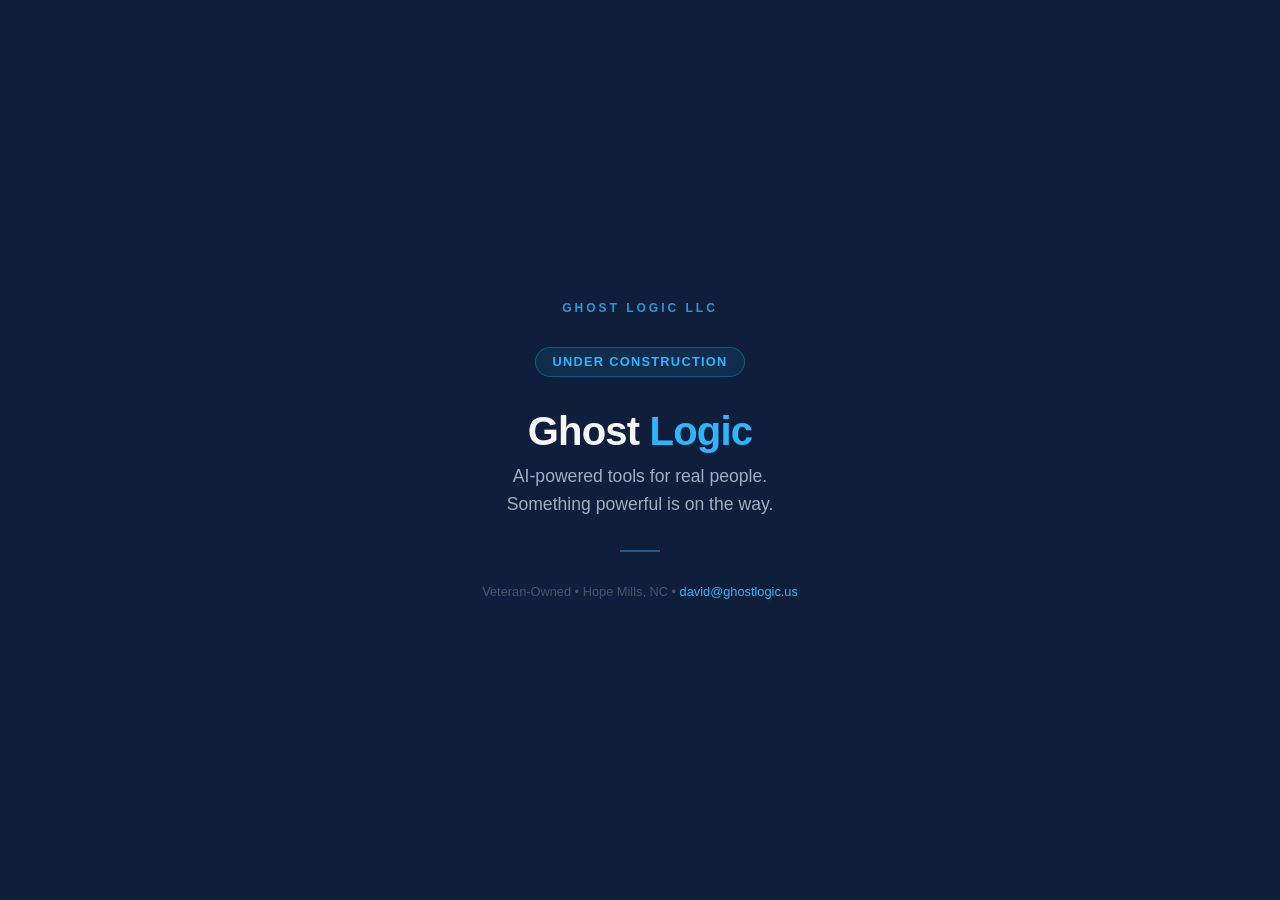
==== index.html @ f707bbff "Initial deploy - under construction page" ====
<!DOCTYPE html>
<html lang="en">
<head>
  <meta charset="UTF-8">
  <meta name="google-site-verification" content="r3h_MjZS3n-LAgkHq1RQ7MuhJ07G_Qa5Kz-SYkpijDU">
  <meta name="viewport" content="width=device-width, initial-scale=1.0">
  <title>Ghost Logic | Coming Soon</title>
  <style>
    * { margin: 0; padding: 0; box-sizing: border-box; }

    body {
      background-color: #0F1E3A;
      color: #F5F7FB;
      font-family: 'Inter', 'Helvetica Neue', Arial, sans-serif;
      min-height: 100vh;
      display: flex;
      align-items: center;
      justify-content: center;
      text-align: center;
      padding: 2rem;
    }

    .container {
      max-width: 600px;
    }

    .logo-mark {
      font-size: 0.75rem;
      font-weight: 700;
      letter-spacing: 0.25em;
      text-transform: uppercase;
      color: #2CB6FF;
      margin-bottom: 2rem;
      opacity: 0.8;
    }

    h1 {
      font-size: 2.5rem;
      font-weight: 700;
      letter-spacing: -0.02em;
      margin-bottom: 0.5rem;
    }

    h1 span {
      color: #2CB6FF;
    }

    .tagline {
      font-size: 1.1rem;
      color: #a0aec0;
      margin-bottom: 2rem;
      line-height: 1.6;
    }

    .badge {
      display: inline-block;
      background: rgba(44, 182, 255, 0.1);
      border: 1px solid rgba(44, 182, 255, 0.3);
      color: #2CB6FF;
      font-size: 0.8rem;
      font-weight: 600;
      letter-spacing: 0.1em;
      text-transform: uppercase;
      padding: 0.4rem 1rem;
      border-radius: 999px;
      margin-bottom: 2rem;
    }

    .divider {
      width: 40px;
      height: 2px;
      background: #2CB6FF;
      margin: 2rem auto;
      opacity: 0.4;
    }

    .footer {
      font-size: 0.8rem;
      color: #4a5568;
    }

    .footer a {
      color: #2CB6FF;
      text-decoration: none;
    }
  </style>
</head>
<body>
  <div class="container">
    <div class="logo-mark">Ghost Logic LLC</div>
    <div class="badge">Under Construction</div>
    <h1>Ghost <span>Logic</span></h1>
    <p class="tagline">
      AI-powered tools for real people.<br>
      Something powerful is on the way.
    </p>
    <div class="divider"></div>
    <p class="footer">
      Veteran-Owned &bull; Hope Mills, NC &bull;
      <a href="mailto:david@ghostlogic.us">david@ghostlogic.us</a>
    </p>
  </div>
</body>
</html>
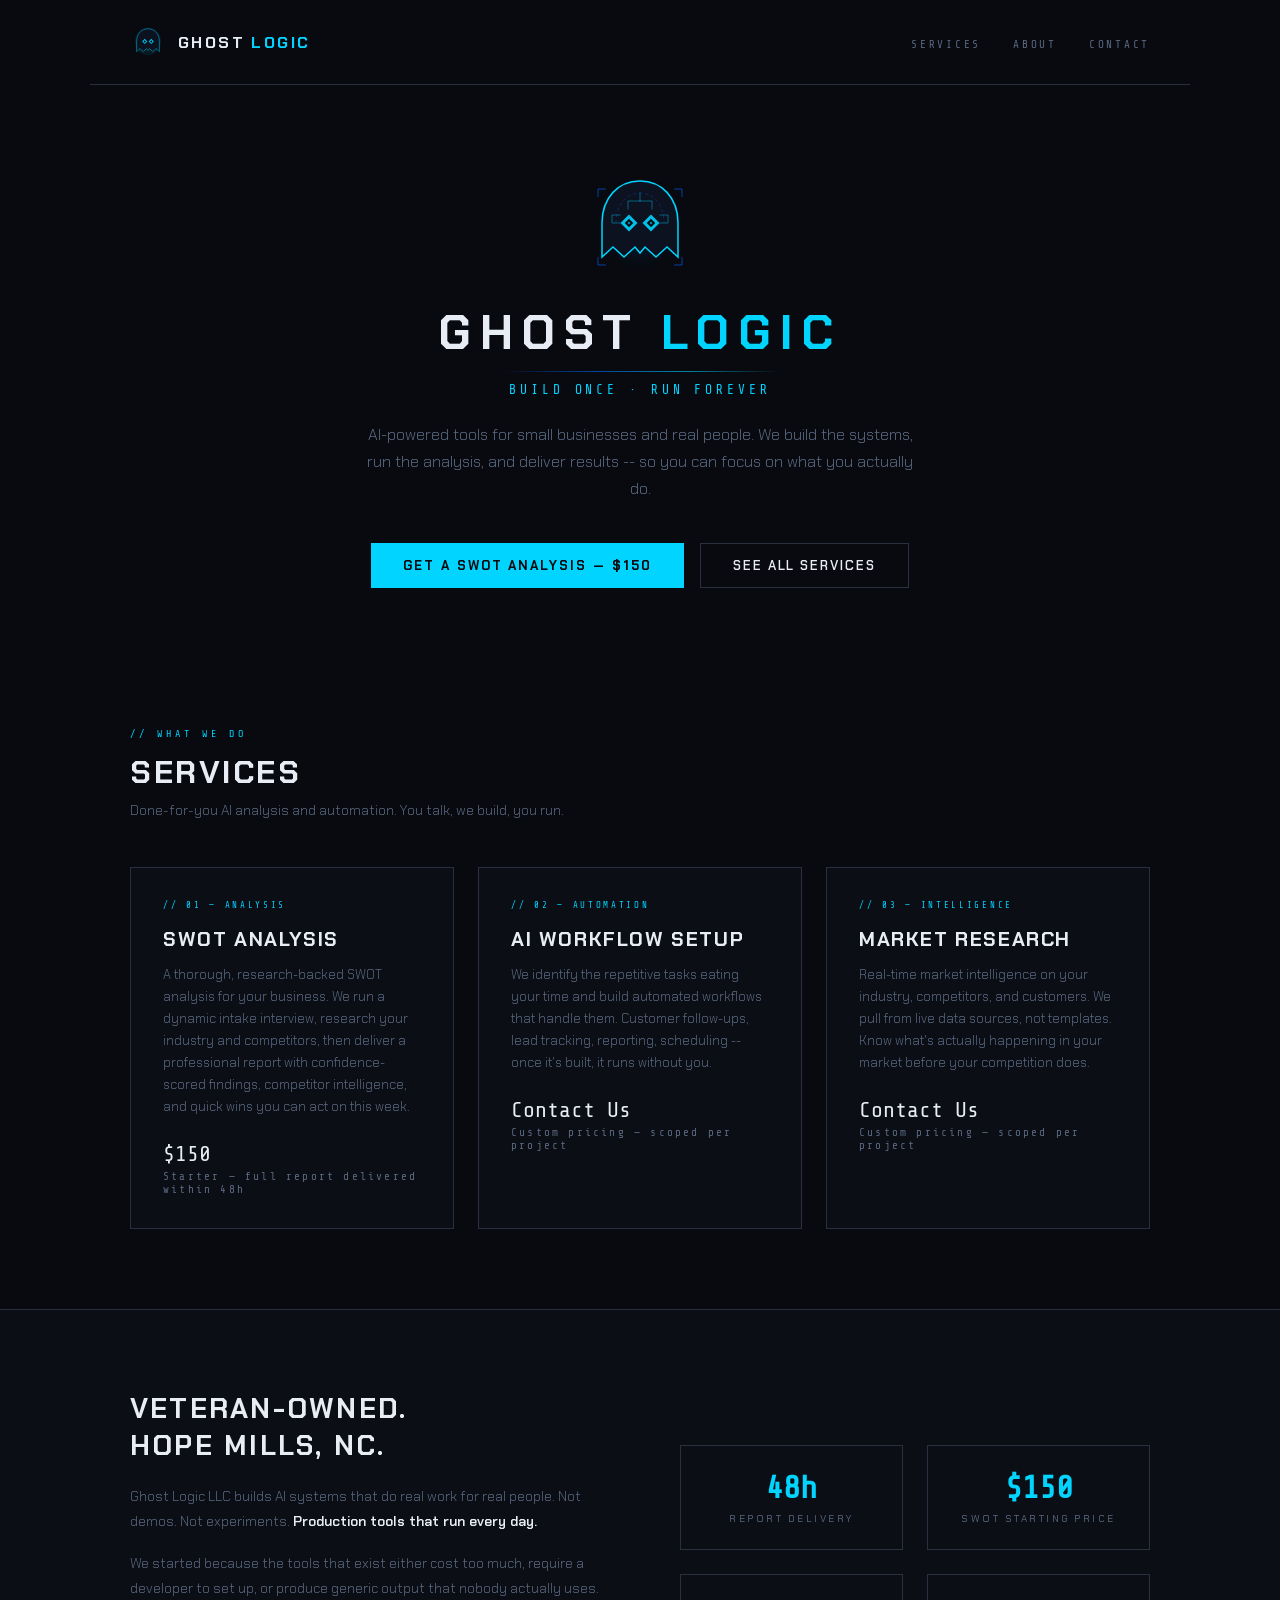
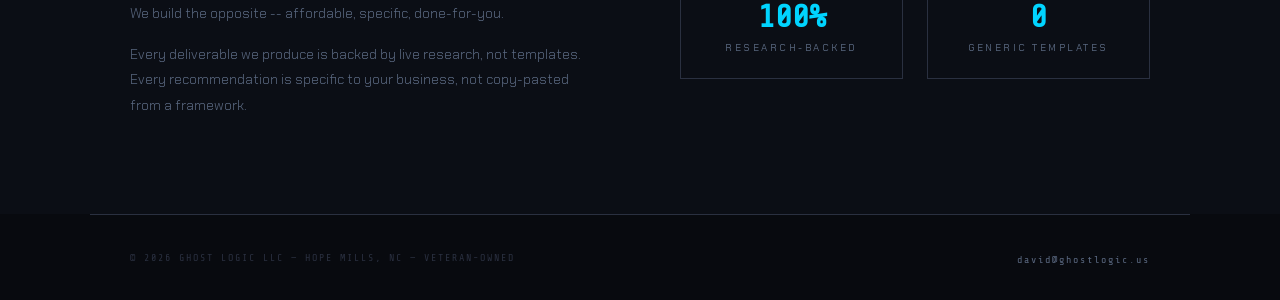
==== commit 68637433: "Launch: real landing page with logo, SWOT service, branding" ====
--- a/index.html
+++ b/index.html
@@ -1,104 +1,570 @@
 <!DOCTYPE html>
 <html lang="en">
 <head>
-  <meta charset="UTF-8">
-  <meta name="google-site-verification" content="r3h_MjZS3n-LAgkHq1RQ7MuhJ07G_Qa5Kz-SYkpijDU">
-  <meta name="viewport" content="width=device-width, initial-scale=1.0">
-  <title>Ghost Logic | Coming Soon</title>
-  <style>
-    * { margin: 0; padding: 0; box-sizing: border-box; }
-
-    body {
-      background-color: #0F1E3A;
-      color: #F5F7FB;
-      font-family: 'Inter', 'Helvetica Neue', Arial, sans-serif;
-      min-height: 100vh;
-      display: flex;
-      align-items: center;
-      justify-content: center;
-      text-align: center;
-      padding: 2rem;
-    }
-
-    .container {
-      max-width: 600px;
-    }
-
-    .logo-mark {
-      font-size: 0.75rem;
-      font-weight: 700;
-      letter-spacing: 0.25em;
-      text-transform: uppercase;
-      color: #2CB6FF;
-      margin-bottom: 2rem;
-      opacity: 0.8;
-    }
-
-    h1 {
-      font-size: 2.5rem;
-      font-weight: 700;
-      letter-spacing: -0.02em;
-      margin-bottom: 0.5rem;
-    }
-
-    h1 span {
-      color: #2CB6FF;
-    }
-
-    .tagline {
-      font-size: 1.1rem;
-      color: #a0aec0;
-      margin-bottom: 2rem;
-      line-height: 1.6;
-    }
-
-    .badge {
-      display: inline-block;
-      background: rgba(44, 182, 255, 0.1);
-      border: 1px solid rgba(44, 182, 255, 0.3);
-      color: #2CB6FF;
-      font-size: 0.8rem;
-      font-weight: 600;
-      letter-spacing: 0.1em;
-      text-transform: uppercase;
-      padding: 0.4rem 1rem;
-      border-radius: 999px;
-      margin-bottom: 2rem;
-    }
-
-    .divider {
-      width: 40px;
-      height: 2px;
-      background: #2CB6FF;
-      margin: 2rem auto;
-      opacity: 0.4;
-    }
-
-    .footer {
-      font-size: 0.8rem;
-      color: #4a5568;
-    }
-
-    .footer a {
-      color: #2CB6FF;
-      text-decoration: none;
-    }
-  </style>
+<meta charset="UTF-8">
+<meta name="google-site-verification" content="r3h_MjZS3n-LAgkHq1RQ7MuhJ07G_Qa5Kz-SYkpijDU">
+<meta name="viewport" content="width=device-width, initial-scale=1.0">
+<title>Ghost Logic LLC -- AI-Powered Tools for Real People</title>
+<meta name="description" content="Ghost Logic LLC builds AI-powered automation tools for small businesses and everyday people. Veteran-owned. Hope Mills, NC.">
+<style>
+@import url('https://fonts.googleapis.com/css2?family=Share+Tech+Mono&family=Chakra+Petch:wght@300;400;600;700&display=swap');
+
+*, *::before, *::after { box-sizing: border-box; margin: 0; padding: 0; }
+
+:root {
+  --bg: #080a0f;
+  --ghost: #e8edf5;
+  --accent: #00d4ff;
+  --accent2: #0066ff;
+  --dim: #2a3040;
+  --mid: #5a6880;
+}
+
+body {
+  background: var(--bg);
+  color: var(--ghost);
+  font-family: 'Chakra Petch', sans-serif;
+  min-height: 100vh;
+  display: flex;
+  flex-direction: column;
+  align-items: center;
+}
+
+/* NAV */
+nav {
+  width: 100%;
+  max-width: 1100px;
+  display: flex;
+  align-items: center;
+  justify-content: space-between;
+  padding: 24px 40px;
+  border-bottom: 1px solid var(--dim);
+}
+
+.nav-logo {
+  display: flex;
+  align-items: center;
+  gap: 12px;
+  text-decoration: none;
+}
+
+.nav-logo svg { width: 36px; height: 36px; }
+
+.nav-name {
+  font-weight: 700;
+  font-size: 16px;
+  letter-spacing: 0.15em;
+  text-transform: uppercase;
+  color: var(--ghost);
+}
+
+.nav-name span { color: var(--accent); }
+
+.nav-links {
+  display: flex;
+  gap: 32px;
+  list-style: none;
+}
+
+.nav-links a {
+  font-family: 'Share Tech Mono', monospace;
+  font-size: 11px;
+  letter-spacing: 0.25em;
+  text-transform: uppercase;
+  color: var(--mid);
+  text-decoration: none;
+  transition: color 0.2s;
+}
+
+.nav-links a:hover { color: var(--accent); }
+
+/* HERO */
+.hero {
+  display: flex;
+  flex-direction: column;
+  align-items: center;
+  text-align: center;
+  padding: 80px 40px 60px;
+  max-width: 800px;
+}
+
+.logo-icon {
+  position: relative;
+  width: 120px;
+  height: 120px;
+  margin-bottom: 24px;
+}
+
+.ghost-svg { width: 100%; height: 100%; overflow: visible; }
+
+.trace {
+  stroke-dasharray: 300;
+  stroke-dashoffset: 300;
+  animation: drawTrace 1.4s ease 0.3s forwards;
+}
+
+@keyframes drawTrace {
+  to { stroke-dashoffset: 0; }
+}
+
+.scan-rect {
+  animation: scan 3.5s linear 1.6s infinite;
+  opacity: 0;
+}
+
+@keyframes scan {
+  0% { transform: translateY(-60px); opacity: 0; }
+  10% { opacity: 0.25; }
+  90% { opacity: 0.25; }
+  100% { transform: translateY(120px); opacity: 0; }
+}
+
+.eye-left, .eye-right {
+  animation: blink 4s ease 2s infinite;
+  transform-origin: center;
+}
+
+@keyframes blink {
+  0%, 90%, 100% { transform: scaleY(1); }
+  95% { transform: scaleY(0.05); }
+}
+
+.ghost-glow {
+  animation: pulse 3s ease-in-out 1.8s infinite;
+}
+
+@keyframes pulse {
+  0%, 100% { opacity: 0.12; }
+  50% { opacity: 0.28; }
+}
+
+.hero-name {
+  font-weight: 700;
+  font-size: 48px;
+  letter-spacing: 0.18em;
+  text-transform: uppercase;
+  line-height: 1;
+  margin-bottom: 4px;
+}
+
+.hero-name span { color: var(--accent); }
+
+.hero-rule {
+  width: 280px;
+  height: 1px;
+  background: linear-gradient(90deg, transparent, var(--accent2), var(--accent), transparent);
+  margin: 10px auto;
+  opacity: 0.6;
+}
+
+.hero-tagline {
+  font-family: 'Share Tech Mono', monospace;
+  font-size: 13px;
+  letter-spacing: 0.3em;
+  color: var(--accent);
+  text-transform: uppercase;
+  margin-bottom: 24px;
+}
+
+.hero-sub {
+  font-size: 16px;
+  font-weight: 300;
+  color: var(--mid);
+  line-height: 1.7;
+  max-width: 560px;
+  margin-bottom: 40px;
+}
+
+.hero-cta {
+  display: flex;
+  gap: 16px;
+  flex-wrap: wrap;
+  justify-content: center;
+}
+
+.btn-primary {
+  background: var(--accent);
+  color: var(--bg);
+  font-family: 'Chakra Petch', sans-serif;
+  font-weight: 700;
+  font-size: 13px;
+  letter-spacing: 0.15em;
+  text-transform: uppercase;
+  padding: 14px 32px;
+  text-decoration: none;
+  transition: background 0.2s;
+}
+
+.btn-primary:hover { background: #00b8e0; }
+
+.btn-secondary {
+  background: transparent;
+  color: var(--ghost);
+  font-family: 'Chakra Petch', sans-serif;
+  font-weight: 600;
+  font-size: 13px;
+  letter-spacing: 0.15em;
+  text-transform: uppercase;
+  padding: 13px 32px;
+  text-decoration: none;
+  border: 1px solid var(--dim);
+  transition: border-color 0.2s;
+}
+
+.btn-secondary:hover { border-color: var(--accent); color: var(--accent); }
+
+/* SERVICES */
+.section {
+  width: 100%;
+  max-width: 1100px;
+  padding: 80px 40px;
+}
+
+.section-label {
+  font-family: 'Share Tech Mono', monospace;
+  font-size: 10px;
+  letter-spacing: 0.4em;
+  color: var(--accent);
+  text-transform: uppercase;
+  margin-bottom: 12px;
+}
+
+.section-title {
+  font-size: 32px;
+  font-weight: 700;
+  letter-spacing: 0.08em;
+  text-transform: uppercase;
+  margin-bottom: 8px;
+}
+
+.section-sub {
+  font-size: 14px;
+  color: var(--mid);
+  font-weight: 300;
+  margin-bottom: 48px;
+  max-width: 560px;
+}
+
+.services-grid {
+  display: grid;
+  grid-template-columns: repeat(auto-fit, minmax(300px, 1fr));
+  gap: 24px;
+}
+
+.service-card {
+  background: #0b0e15;
+  border: 1px solid var(--dim);
+  padding: 32px;
+  transition: border-color 0.2s;
+}
+
+.service-card:hover { border-color: var(--accent); }
+
+.service-tag {
+  font-family: 'Share Tech Mono', monospace;
+  font-size: 9px;
+  letter-spacing: 0.3em;
+  color: var(--accent);
+  text-transform: uppercase;
+  margin-bottom: 16px;
+}
+
+.service-name {
+  font-size: 20px;
+  font-weight: 700;
+  letter-spacing: 0.08em;
+  text-transform: uppercase;
+  margin-bottom: 12px;
+}
+
+.service-desc {
+  font-size: 13px;
+  color: var(--mid);
+  line-height: 1.7;
+  font-weight: 300;
+  margin-bottom: 24px;
+}
+
+.service-price {
+  font-family: 'Share Tech Mono', monospace;
+  font-size: 22px;
+  color: var(--ghost);
+}
+
+.service-price .price-note {
+  font-size: 11px;
+  color: var(--mid);
+  letter-spacing: 0.2em;
+  display: block;
+  margin-top: 4px;
+}
+
+/* ABOUT */
+.about-section {
+  width: 100%;
+  border-top: 1px solid var(--dim);
+  background: #0b0e15;
+}
+
+.about-inner {
+  max-width: 1100px;
+  margin: 0 auto;
+  padding: 80px 40px;
+  display: grid;
+  grid-template-columns: 1fr 1fr;
+  gap: 80px;
+  align-items: center;
+}
+
+.about-text h2 {
+  font-size: 28px;
+  font-weight: 700;
+  letter-spacing: 0.08em;
+  text-transform: uppercase;
+  margin-bottom: 20px;
+}
+
+.about-text p {
+  font-size: 14px;
+  color: var(--mid);
+  line-height: 1.8;
+  font-weight: 300;
+  margin-bottom: 16px;
+}
+
+.about-text p strong {
+  color: var(--ghost);
+  font-weight: 600;
+}
+
+.about-stats {
+  display: grid;
+  grid-template-columns: 1fr 1fr;
+  gap: 24px;
+}
+
+.stat {
+  border: 1px solid var(--dim);
+  padding: 24px;
+  text-align: center;
+}
+
+.stat-num {
+  font-size: 32px;
+  font-weight: 700;
+  color: var(--accent);
+  font-family: 'Share Tech Mono', monospace;
+}
+
+.stat-label {
+  font-size: 10px;
+  letter-spacing: 0.25em;
+  color: var(--mid);
+  text-transform: uppercase;
+  margin-top: 6px;
+}
+
+/* FOOTER */
+footer {
+  width: 100%;
+  border-top: 1px solid var(--dim);
+  padding: 32px 40px;
+  display: flex;
+  align-items: center;
+  justify-content: space-between;
+  max-width: 1100px;
+}
+
+.footer-copy {
+  font-family: 'Share Tech Mono', monospace;
+  font-size: 10px;
+  color: var(--dim);
+  letter-spacing: 0.2em;
+}
+
+.footer-contact a {
+  font-family: 'Share Tech Mono', monospace;
+  font-size: 10px;
+  color: var(--mid);
+  letter-spacing: 0.2em;
+  text-decoration: none;
+}
+
+.footer-contact a:hover { color: var(--accent); }
+
+@keyframes fadeIn {
+  from { opacity: 0; transform: translateY(10px); }
+  to { opacity: 1; transform: translateY(0); }
+}
+
+.hero { animation: fadeIn 0.8s ease both; }
+
+@media (max-width: 768px) {
+  .hero-name { font-size: 32px; }
+  .about-inner { grid-template-columns: 1fr; gap: 40px; }
+  nav { padding: 20px 24px; }
+  .nav-links { display: none; }
+  .section { padding: 60px 24px; }
+  footer { flex-direction: column; gap: 12px; text-align: center; }
+}
+</style>
 </head>
 <body>
-  <div class="container">
-    <div class="logo-mark">Ghost Logic LLC</div>
-    <div class="badge">Under Construction</div>
-    <h1>Ghost <span>Logic</span></h1>
-    <p class="tagline">
-      AI-powered tools for real people.<br>
-      Something powerful is on the way.
-    </p>
-    <div class="divider"></div>
-    <p class="footer">
-      Veteran-Owned &bull; Hope Mills, NC &bull;
-      <a href="mailto:david@ghostlogic.us">david@ghostlogic.us</a>
-    </p>
+
+<nav>
+  <a class="nav-logo" href="/">
+    <svg viewBox="0 0 120 120" fill="none" xmlns="http://www.w3.org/2000/svg">
+      <ellipse cx="60" cy="58" rx="44" ry="46" fill="#00d4ff" opacity="0.08"/>
+      <path d="M22 58 C22 33 38 16 60 16 C82 16 98 33 98 58 L98 92 L87 82 L76 92 L65 82 L60 88 L55 82 L44 92 L33 82 L22 92 Z"
+        fill="#0d1220" stroke="#00d4ff" stroke-width="1.5"/>
+      <rect x="43" y="52" width="12" height="12" fill="#00d4ff" transform="rotate(45 49 58)" opacity="0.95"/>
+      <rect x="46" y="55" width="6" height="6" fill="#080a0f" transform="rotate(45 49 58)"/>
+      <rect x="65" y="52" width="12" height="12" fill="#00d4ff" transform="rotate(45 71 58)" opacity="0.95"/>
+      <rect x="68" y="55" width="6" height="6" fill="#080a0f" transform="rotate(45 71 58)"/>
+    </svg>
+    <span class="nav-name">GHOST <span>LOGIC</span></span>
+  </a>
+  <ul class="nav-links">
+    <li><a href="#services">Services</a></li>
+    <li><a href="#about">About</a></li>
+    <li><a href="mailto:david@ghostlogic.us">Contact</a></li>
+  </ul>
+</nav>
+
+<!-- HERO -->
+<section class="hero">
+  <div class="logo-icon">
+    <svg class="ghost-svg" viewBox="0 0 120 120" fill="none" xmlns="http://www.w3.org/2000/svg">
+      <ellipse class="ghost-glow" cx="60" cy="58" rx="44" ry="46" fill="url(#glowGrad)"/>
+      <clipPath id="ghostClip">
+        <path d="M22 58 C22 33 38 16 60 16 C82 16 98 33 98 58 L98 92 L87 82 L76 92 L65 82 L60 88 L55 82 L44 92 L33 82 L22 92 Z"/>
+      </clipPath>
+      <rect class="scan-rect" x="18" y="14" width="84" height="6" fill="url(#scanGrad)" clip-path="url(#ghostClip)"/>
+      <path d="M22 58 C22 33 38 16 60 16 C82 16 98 33 98 58 L98 92 L87 82 L76 92 L65 82 L60 88 L55 82 L44 92 L33 82 L22 92 Z"
+        fill="#0d1220" stroke="#00d4ff" stroke-width="1.5" stroke-linejoin="miter"/>
+      <path d="M36 58 C36 40 46 28 60 28 C74 28 84 40 84 58"
+        stroke="#0066ff" stroke-width="0.6" stroke-dasharray="3 3" opacity="0.5"/>
+      <path class="trace"
+        d="M60 28 L60 36 M60 36 L48 36 L48 44 M60 36 L72 36 L72 44 M40 58 L32 58 L32 50 L40 50 M80 58 L88 58 L88 50 L80 50"
+        stroke="#00d4ff" stroke-width="0.8" stroke-linecap="square" opacity="0.5"/>
+      <g class="eye-left">
+        <rect x="43" y="52" width="12" height="12" fill="#00d4ff" transform="rotate(45 49 58)" opacity="0.9"/>
+        <rect x="46" y="55" width="6" height="6" fill="#080a0f" transform="rotate(45 49 58)"/>
+        <rect x="48" y="57" width="2" height="2" fill="#00d4ff" transform="rotate(45 49 58)" opacity="0.7"/>
+      </g>
+      <g class="eye-right">
+        <rect x="65" y="52" width="12" height="12" fill="#00d4ff" transform="rotate(45 71 58)" opacity="0.9"/>
+        <rect x="68" y="55" width="6" height="6" fill="#080a0f" transform="rotate(45 71 58)"/>
+        <rect x="70" y="57" width="2" height="2" fill="#00d4ff" transform="rotate(45 71 58)" opacity="0.7"/>
+      </g>
+      <line x1="18" y1="24" x2="26" y2="24" stroke="#0066ff" stroke-width="1" opacity="0.6"/>
+      <line x1="18" y1="24" x2="18" y2="32" stroke="#0066ff" stroke-width="1" opacity="0.6"/>
+      <line x1="102" y1="24" x2="94" y2="24" stroke="#0066ff" stroke-width="1" opacity="0.6"/>
+      <line x1="102" y1="24" x2="102" y2="32" stroke="#0066ff" stroke-width="1" opacity="0.6"/>
+      <line x1="18" y1="100" x2="26" y2="100" stroke="#0066ff" stroke-width="1" opacity="0.6"/>
+      <line x1="18" y1="100" x2="18" y2="92" stroke="#0066ff" stroke-width="1" opacity="0.6"/>
+      <line x1="102" y1="100" x2="94" y2="100" stroke="#0066ff" stroke-width="1" opacity="0.6"/>
+      <line x1="102" y1="100" x2="102" y2="92" stroke="#0066ff" stroke-width="1" opacity="0.6"/>
+      <defs>
+        <radialGradient id="glowGrad" cx="50%" cy="50%" r="50%">
+          <stop offset="0%" stop-color="#00d4ff" stop-opacity="0.18"/>
+          <stop offset="100%" stop-color="#0066ff" stop-opacity="0"/>
+        </radialGradient>
+        <linearGradient id="scanGrad" x1="0%" y1="0%" x2="100%" y2="0%">
+          <stop offset="0%" stop-color="#00d4ff" stop-opacity="0"/>
+          <stop offset="50%" stop-color="#00d4ff" stop-opacity="0.7"/>
+          <stop offset="100%" stop-color="#00d4ff" stop-opacity="0"/>
+        </linearGradient>
+      </defs>
+    </svg>
   </div>
+
+  <div class="hero-name">GHOST <span>LOGIC</span></div>
+  <div class="hero-rule"></div>
+  <div class="hero-tagline">Build once &middot; Run forever</div>
+  <p class="hero-sub">AI-powered tools for small businesses and real people. We build the systems, run the analysis, and deliver results -- so you can focus on what you actually do.</p>
+
+  <div class="hero-cta">
+    <a href="mailto:david@ghostlogic.us?subject=SWOT Analysis Request" class="btn-primary">Get a SWOT Analysis &mdash; $150</a>
+    <a href="#services" class="btn-secondary">See All Services</a>
+  </div>
+</section>
+
+<!-- SERVICES -->
+<section class="section" id="services">
+  <div class="section-label">// What We Do</div>
+  <h2 class="section-title">Services</h2>
+  <p class="section-sub">Done-for-you AI analysis and automation. You talk, we build, you run.</p>
+
+  <div class="services-grid">
+
+    <div class="service-card">
+      <div class="service-tag">// 01 &mdash; Analysis</div>
+      <div class="service-name">SWOT Analysis</div>
+      <p class="service-desc">A thorough, research-backed SWOT analysis for your business. We run a dynamic intake interview, research your industry and competitors, then deliver a professional report with confidence-scored findings, competitor intelligence, and quick wins you can act on this week.</p>
+      <div class="service-price">
+        $150
+        <span class="price-note">Starter &mdash; full report delivered within 48h</span>
+      </div>
+    </div>
+
+    <div class="service-card">
+      <div class="service-tag">// 02 &mdash; Automation</div>
+      <div class="service-name">AI Workflow Setup</div>
+      <p class="service-desc">We identify the repetitive tasks eating your time and build automated workflows that handle them. Customer follow-ups, lead tracking, reporting, scheduling -- once it's built, it runs without you.</p>
+      <div class="service-price">
+        Contact Us
+        <span class="price-note">Custom pricing &mdash; scoped per project</span>
+      </div>
+    </div>
+
+    <div class="service-card">
+      <div class="service-tag">// 03 &mdash; Intelligence</div>
+      <div class="service-name">Market Research</div>
+      <p class="service-desc">Real-time market intelligence on your industry, competitors, and customers. We pull from live data sources, not templates. Know what's actually happening in your market before your competition does.</p>
+      <div class="service-price">
+        Contact Us
+        <span class="price-note">Custom pricing &mdash; scoped per project</span>
+      </div>
+    </div>
+
+  </div>
+</section>
+
+<!-- ABOUT -->
+<div class="about-section" id="about">
+  <div class="about-inner">
+    <div class="about-text">
+      <h2>Veteran-Owned.<br>Hope Mills, NC.</h2>
+      <p>Ghost Logic LLC builds AI systems that do real work for real people. Not demos. Not experiments. <strong>Production tools that run every day.</strong></p>
+      <p>We started because the tools that exist either cost too much, require a developer to set up, or produce generic output that nobody actually uses. We build the opposite -- affordable, specific, done-for-you.</p>
+      <p>Every deliverable we produce is backed by live research, not templates. Every recommendation is specific to your business, not copy-pasted from a framework.</p>
+    </div>
+    <div class="about-stats">
+      <div class="stat">
+        <div class="stat-num">48h</div>
+        <div class="stat-label">Report Delivery</div>
+      </div>
+      <div class="stat">
+        <div class="stat-num">$150</div>
+        <div class="stat-label">SWOT Starting Price</div>
+      </div>
+      <div class="stat">
+        <div class="stat-num">100%</div>
+        <div class="stat-label">Research-Backed</div>
+      </div>
+      <div class="stat">
+        <div class="stat-num">0</div>
+        <div class="stat-label">Generic Templates</div>
+      </div>
+    </div>
+  </div>
+</div>
+
+<footer>
+  <div class="footer-copy">&copy; 2026 GHOST LOGIC LLC &mdash; HOPE MILLS, NC &mdash; VETERAN-OWNED</div>
+  <div class="footer-contact"><a href="mailto:david@ghostlogic.us">david@ghostlogic.us</a></div>
+</footer>
+
 </body>
 </html>
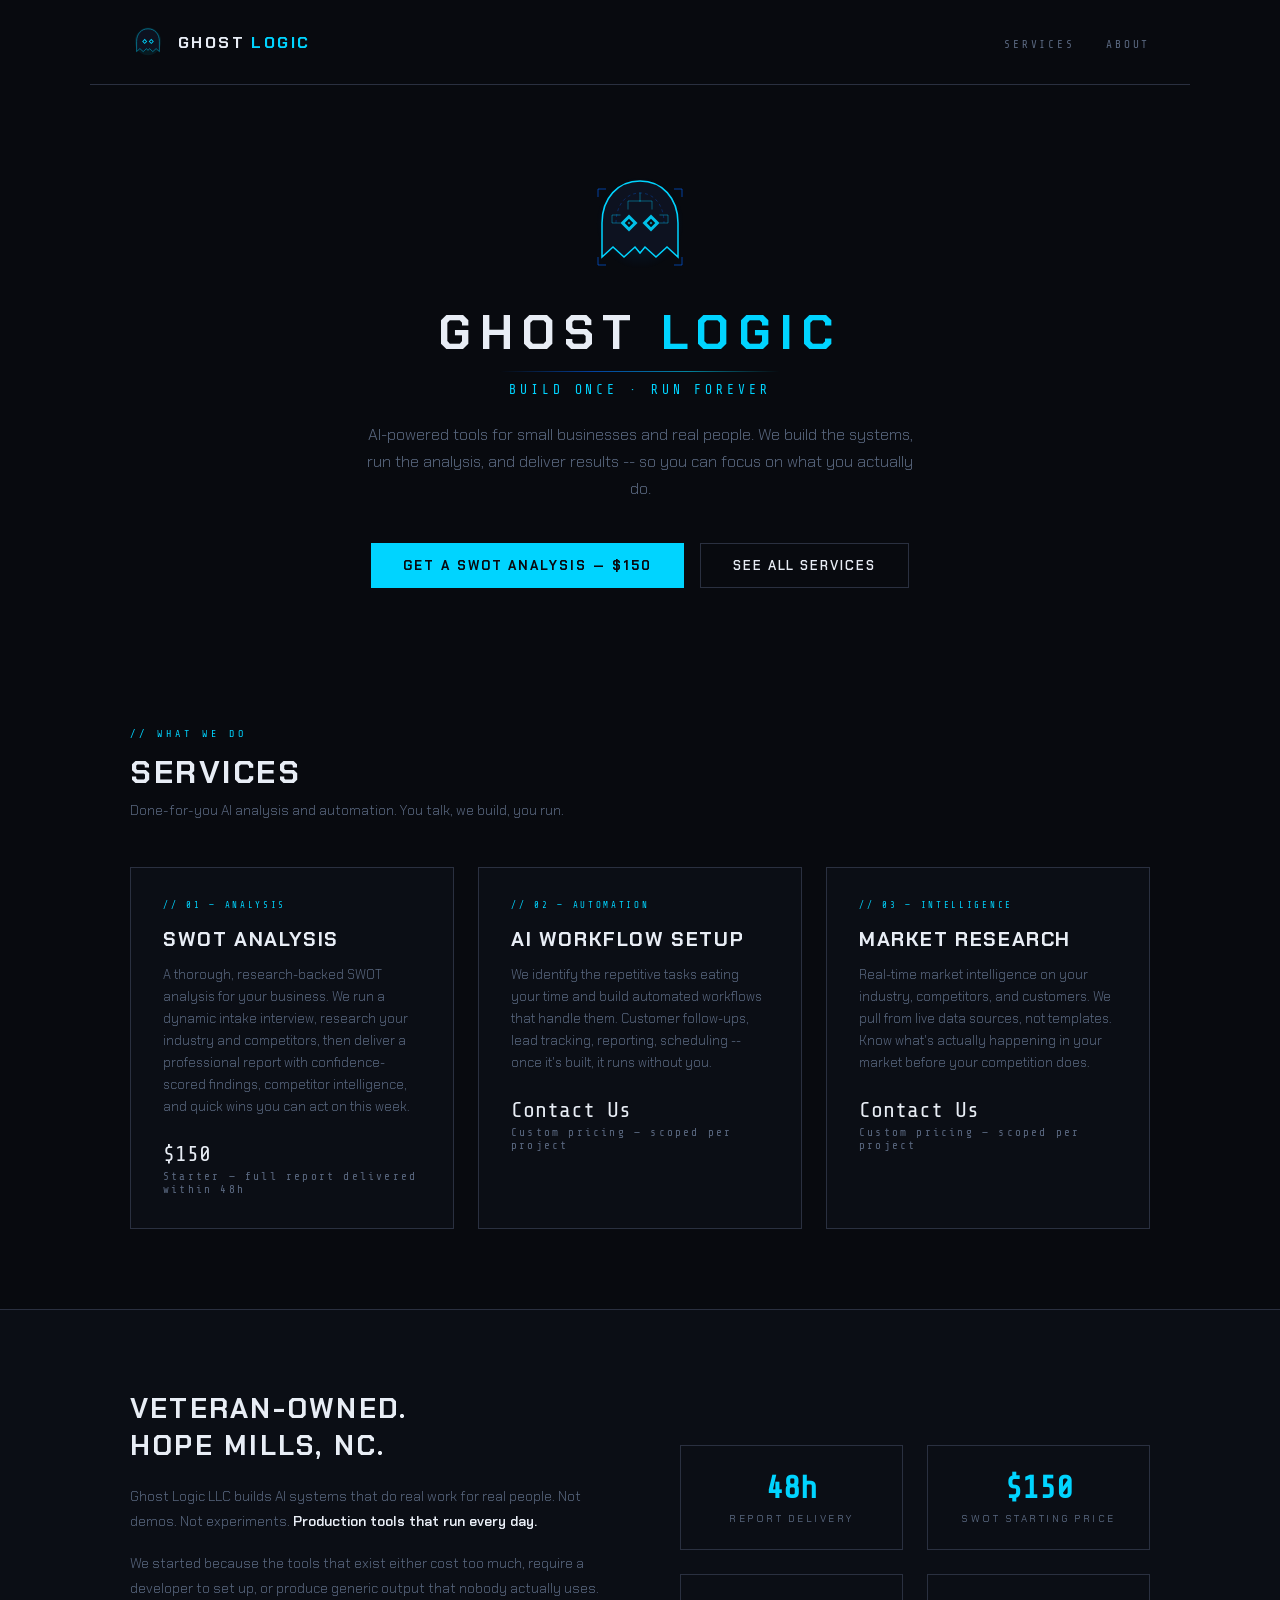
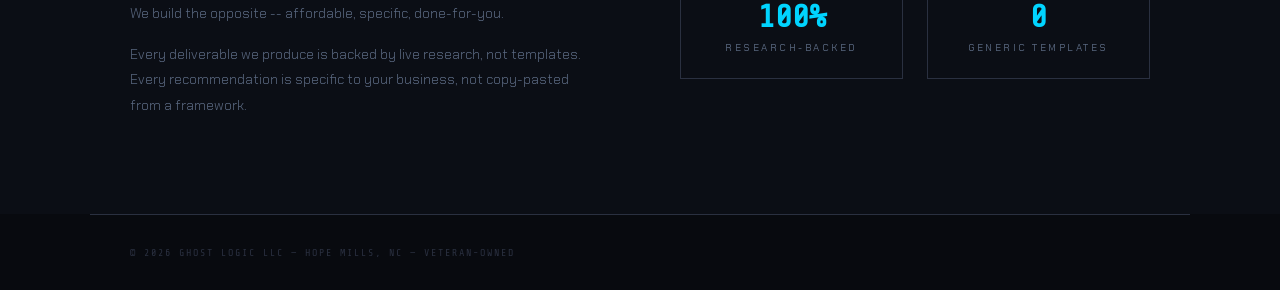
==== commit 4a1dee92: "Add SWOT landing page + remove broken email links from index" ====
--- a/index.html
+++ b/index.html
@@ -427,7 +427,7 @@
   <ul class="nav-links">
     <li><a href="#services">Services</a></li>
     <li><a href="#about">About</a></li>
-    <li><a href="mailto:david@ghostlogic.us">Contact</a></li>
+    
   </ul>
 </nav>
 
@@ -485,7 +485,7 @@
   <p class="hero-sub">AI-powered tools for small businesses and real people. We build the systems, run the analysis, and deliver results -- so you can focus on what you actually do.</p>
 
   <div class="hero-cta">
-    <a href="mailto:david@ghostlogic.us?subject=SWOT Analysis Request" class="btn-primary">Get a SWOT Analysis &mdash; $150</a>
+    <a href="/swot.html" class="btn-primary">Get a SWOT Analysis &mdash; $150</a>
     <a href="#services" class="btn-secondary">See All Services</a>
   </div>
 </section>
@@ -563,7 +563,7 @@
 
 <footer>
   <div class="footer-copy">&copy; 2026 GHOST LOGIC LLC &mdash; HOPE MILLS, NC &mdash; VETERAN-OWNED</div>
-  <div class="footer-contact"><a href="mailto:david@ghostlogic.us">david@ghostlogic.us</a></div>
+  
 </footer>
 
 </body>
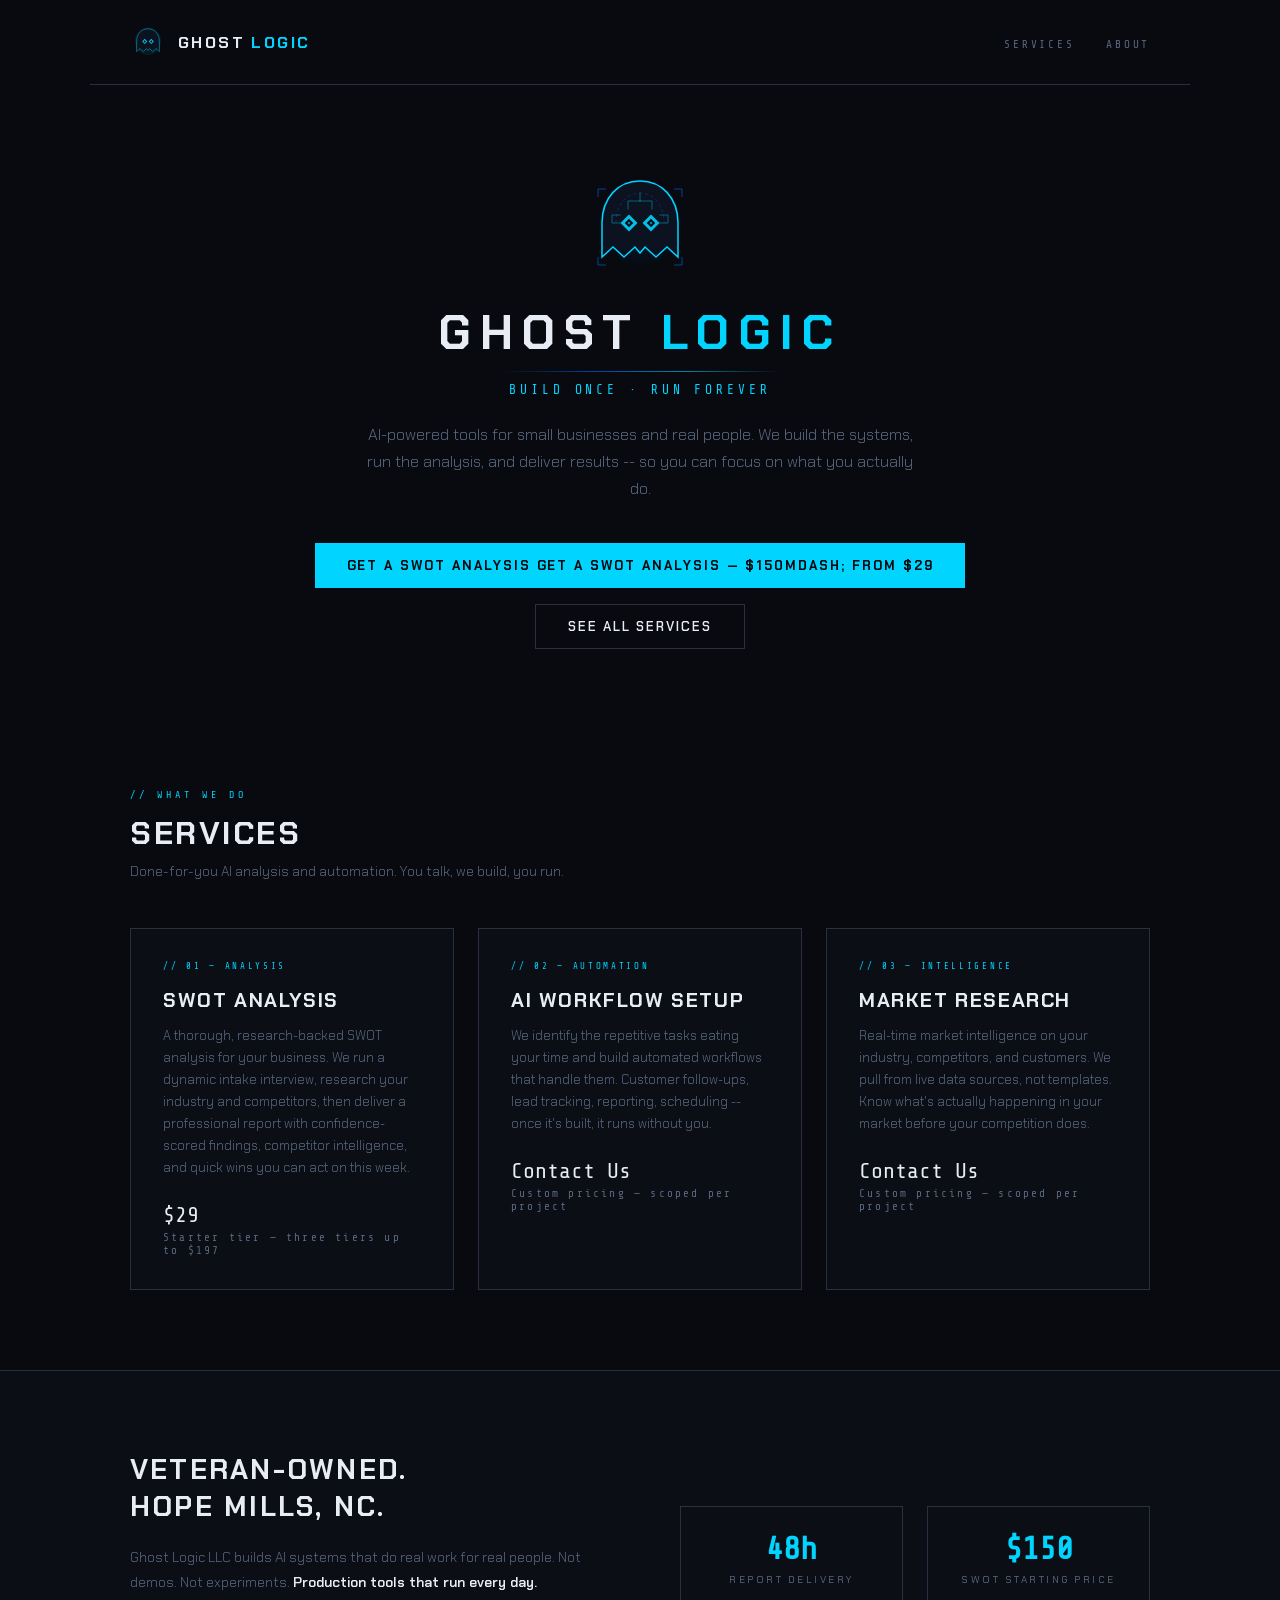
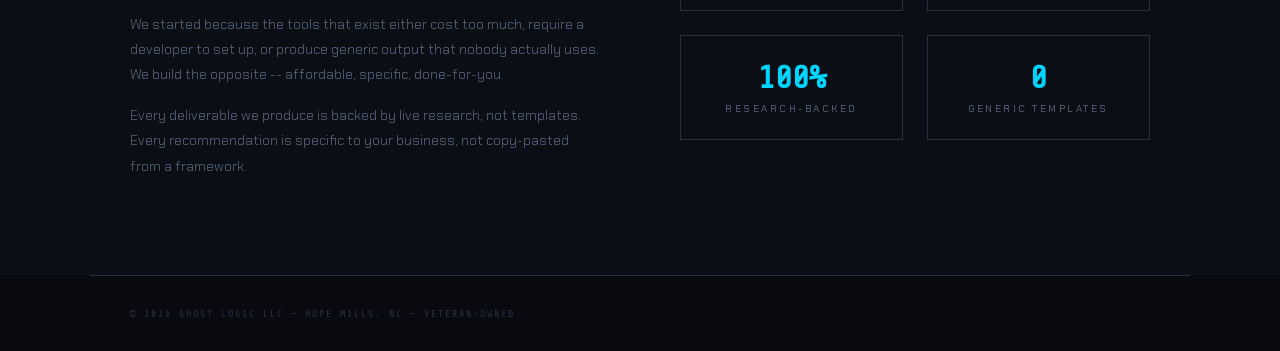
==== commit fa9c7838: "3-tier SWOT pricing: $29 / $97 / $197 + comparison table" ====
--- a/index.html
+++ b/index.html
@@ -485,7 +485,7 @@
   <p class="hero-sub">AI-powered tools for small businesses and real people. We build the systems, run the analysis, and deliver results -- so you can focus on what you actually do.</p>
 
   <div class="hero-cta">
-    <a href="/swot.html" class="btn-primary">Get a SWOT Analysis &mdash; $150</a>
+    <a href="/swot.html" class="btn-primary">Get a SWOT Analysis Get a SWOT Analysis &mdash; $150mdash; from $29</a>
     <a href="#services" class="btn-secondary">See All Services</a>
   </div>
 </section>
@@ -503,8 +503,8 @@
       <div class="service-name">SWOT Analysis</div>
       <p class="service-desc">A thorough, research-backed SWOT analysis for your business. We run a dynamic intake interview, research your industry and competitors, then deliver a professional report with confidence-scored findings, competitor intelligence, and quick wins you can act on this week.</p>
       <div class="service-price">
-        $150
-        <span class="price-note">Starter &mdash; full report delivered within 48h</span>
+        $29
+        <span class="price-note">Starter tier &mdash; three tiers up to $197</span>
       </div>
     </div>
 
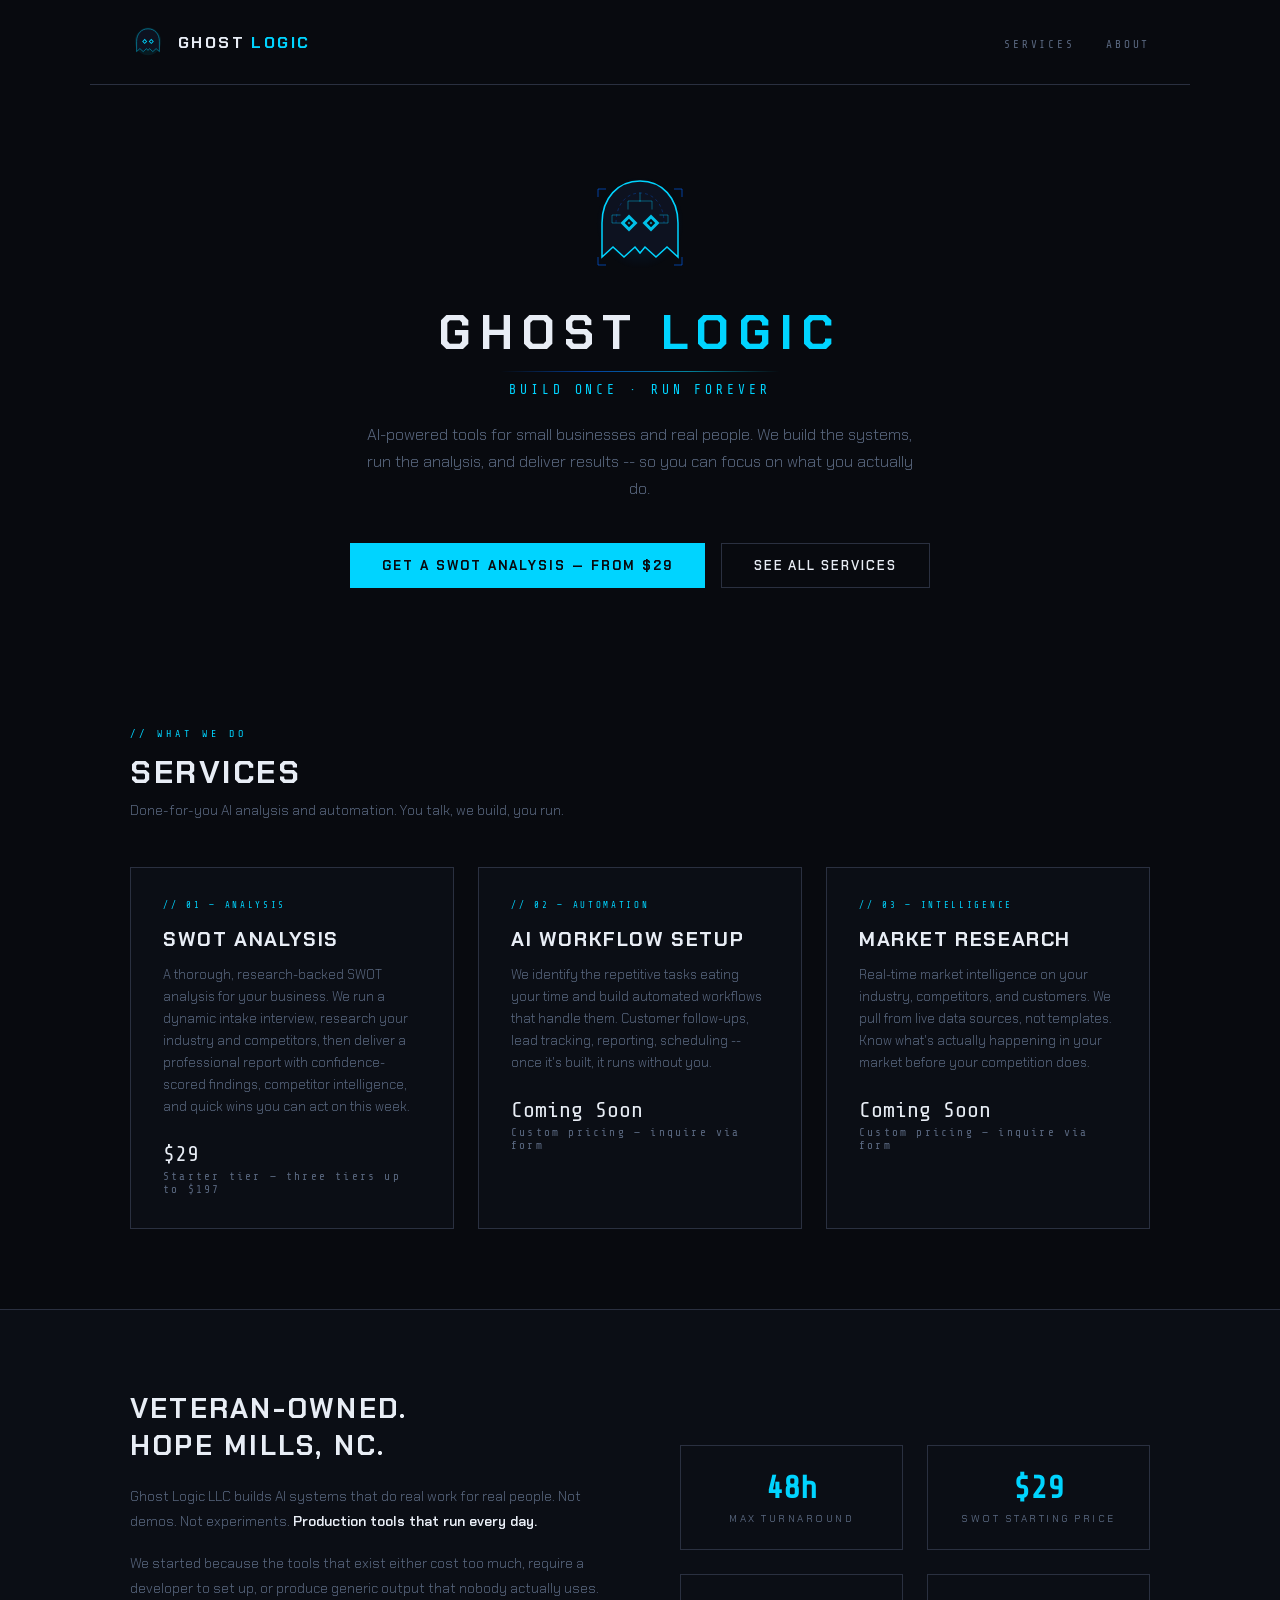
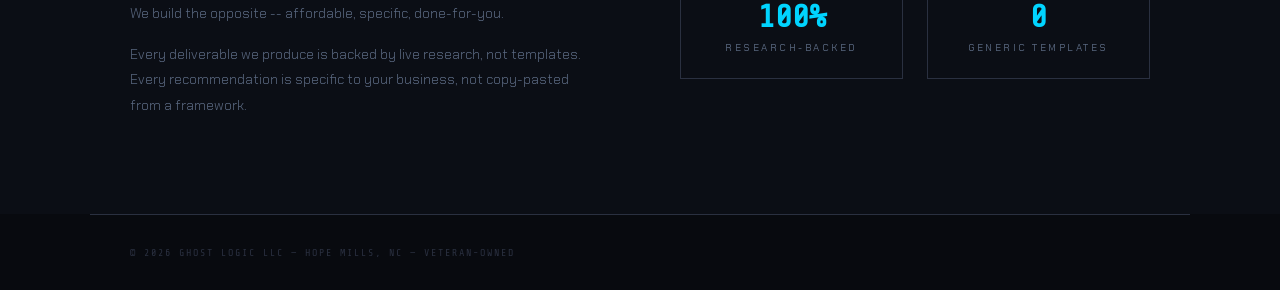
==== commit 2b19ce1d: "Fix: mangled CTA button, stale $150 stat, broken Stripe links replaced with coming-soon alert" ====
--- a/index.html
+++ b/index.html
@@ -485,7 +485,7 @@
   <p class="hero-sub">AI-powered tools for small businesses and real people. We build the systems, run the analysis, and deliver results -- so you can focus on what you actually do.</p>
 
   <div class="hero-cta">
-    <a href="/swot.html" class="btn-primary">Get a SWOT Analysis Get a SWOT Analysis &mdash; $150mdash; from $29</a>
+    <a href="/swot.html" class="btn-primary">Get a SWOT Analysis &mdash; from $29</a>
     <a href="#services" class="btn-secondary">See All Services</a>
   </div>
 </section>
@@ -513,8 +513,8 @@
       <div class="service-name">AI Workflow Setup</div>
       <p class="service-desc">We identify the repetitive tasks eating your time and build automated workflows that handle them. Customer follow-ups, lead tracking, reporting, scheduling -- once it's built, it runs without you.</p>
       <div class="service-price">
-        Contact Us
-        <span class="price-note">Custom pricing &mdash; scoped per project</span>
+        Coming Soon
+        <span class="price-note">Custom pricing &mdash; inquire via form</span>
       </div>
     </div>
 
@@ -523,8 +523,8 @@
       <div class="service-name">Market Research</div>
       <p class="service-desc">Real-time market intelligence on your industry, competitors, and customers. We pull from live data sources, not templates. Know what's actually happening in your market before your competition does.</p>
       <div class="service-price">
-        Contact Us
-        <span class="price-note">Custom pricing &mdash; scoped per project</span>
+        Coming Soon
+        <span class="price-note">Custom pricing &mdash; inquire via form</span>
       </div>
     </div>
 
@@ -543,10 +543,10 @@
     <div class="about-stats">
       <div class="stat">
         <div class="stat-num">48h</div>
-        <div class="stat-label">Report Delivery</div>
+        <div class="stat-label">Max Turnaround</div>
       </div>
       <div class="stat">
-        <div class="stat-num">$150</div>
+        <div class="stat-num">$29</div>
         <div class="stat-label">SWOT Starting Price</div>
       </div>
       <div class="stat">
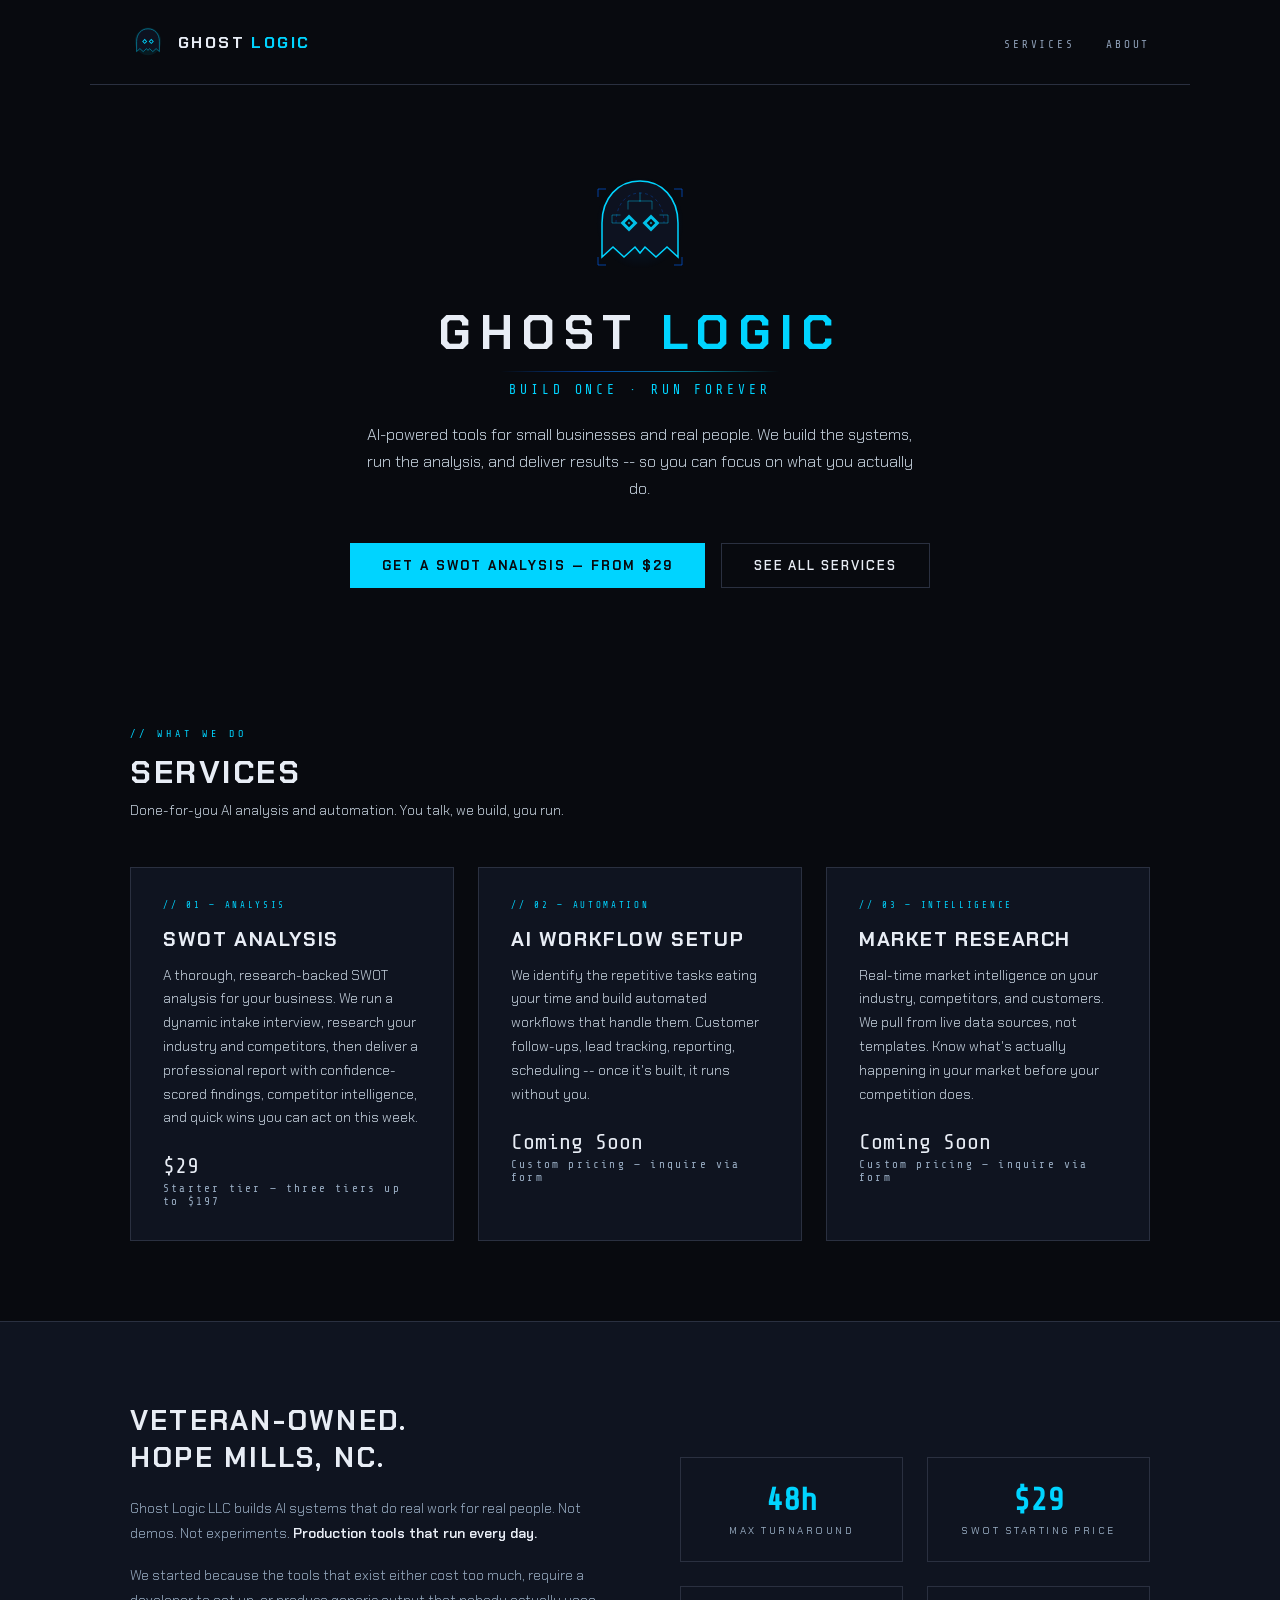
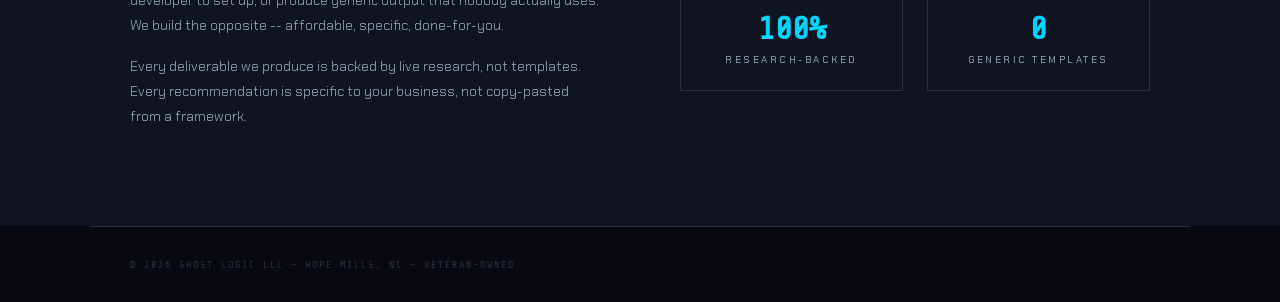
==== commit a5cc2565: "Fix: contrast — brighten mid grey from #5a6880 to #9aaec4, body text to #c8d4e0, cards lighter bg" ====
--- a/index.html
+++ b/index.html
@@ -17,7 +17,7 @@
   --accent: #00d4ff;
   --accent2: #0066ff;
   --dim: #2a3040;
-  --mid: #5a6880;
+  --mid: #9aaec4;
 }
 
 body {
@@ -71,7 +71,7 @@
   font-size: 11px;
   letter-spacing: 0.25em;
   text-transform: uppercase;
-  color: var(--mid);
+  color: #8fa0b8;
   text-decoration: none;
   transition: color 0.2s;
 }
@@ -169,7 +169,7 @@
 .hero-sub {
   font-size: 16px;
   font-weight: 300;
-  color: var(--mid);
+  color: #c8d4e0;
   line-height: 1.7;
   max-width: 560px;
   margin-bottom: 40px;
@@ -239,7 +239,7 @@
 
 .section-sub {
   font-size: 14px;
-  color: var(--mid);
+  color: #c8d4e0;
   font-weight: 300;
   margin-bottom: 48px;
   max-width: 560px;
@@ -252,7 +252,7 @@
 }
 
 .service-card {
-  background: #0b0e15;
+  background: #0f1420;
   border: 1px solid var(--dim);
   padding: 32px;
   transition: border-color 0.2s;
@@ -278,8 +278,8 @@
 }
 
 .service-desc {
-  font-size: 13px;
-  color: var(--mid);
+  font-size: 14px;
+  color: #c8d4e0;
   line-height: 1.7;
   font-weight: 300;
   margin-bottom: 24px;
@@ -303,7 +303,7 @@
 .about-section {
   width: 100%;
   border-top: 1px solid var(--dim);
-  background: #0b0e15;
+  background: #0f1420;
 }
 
 .about-inner {
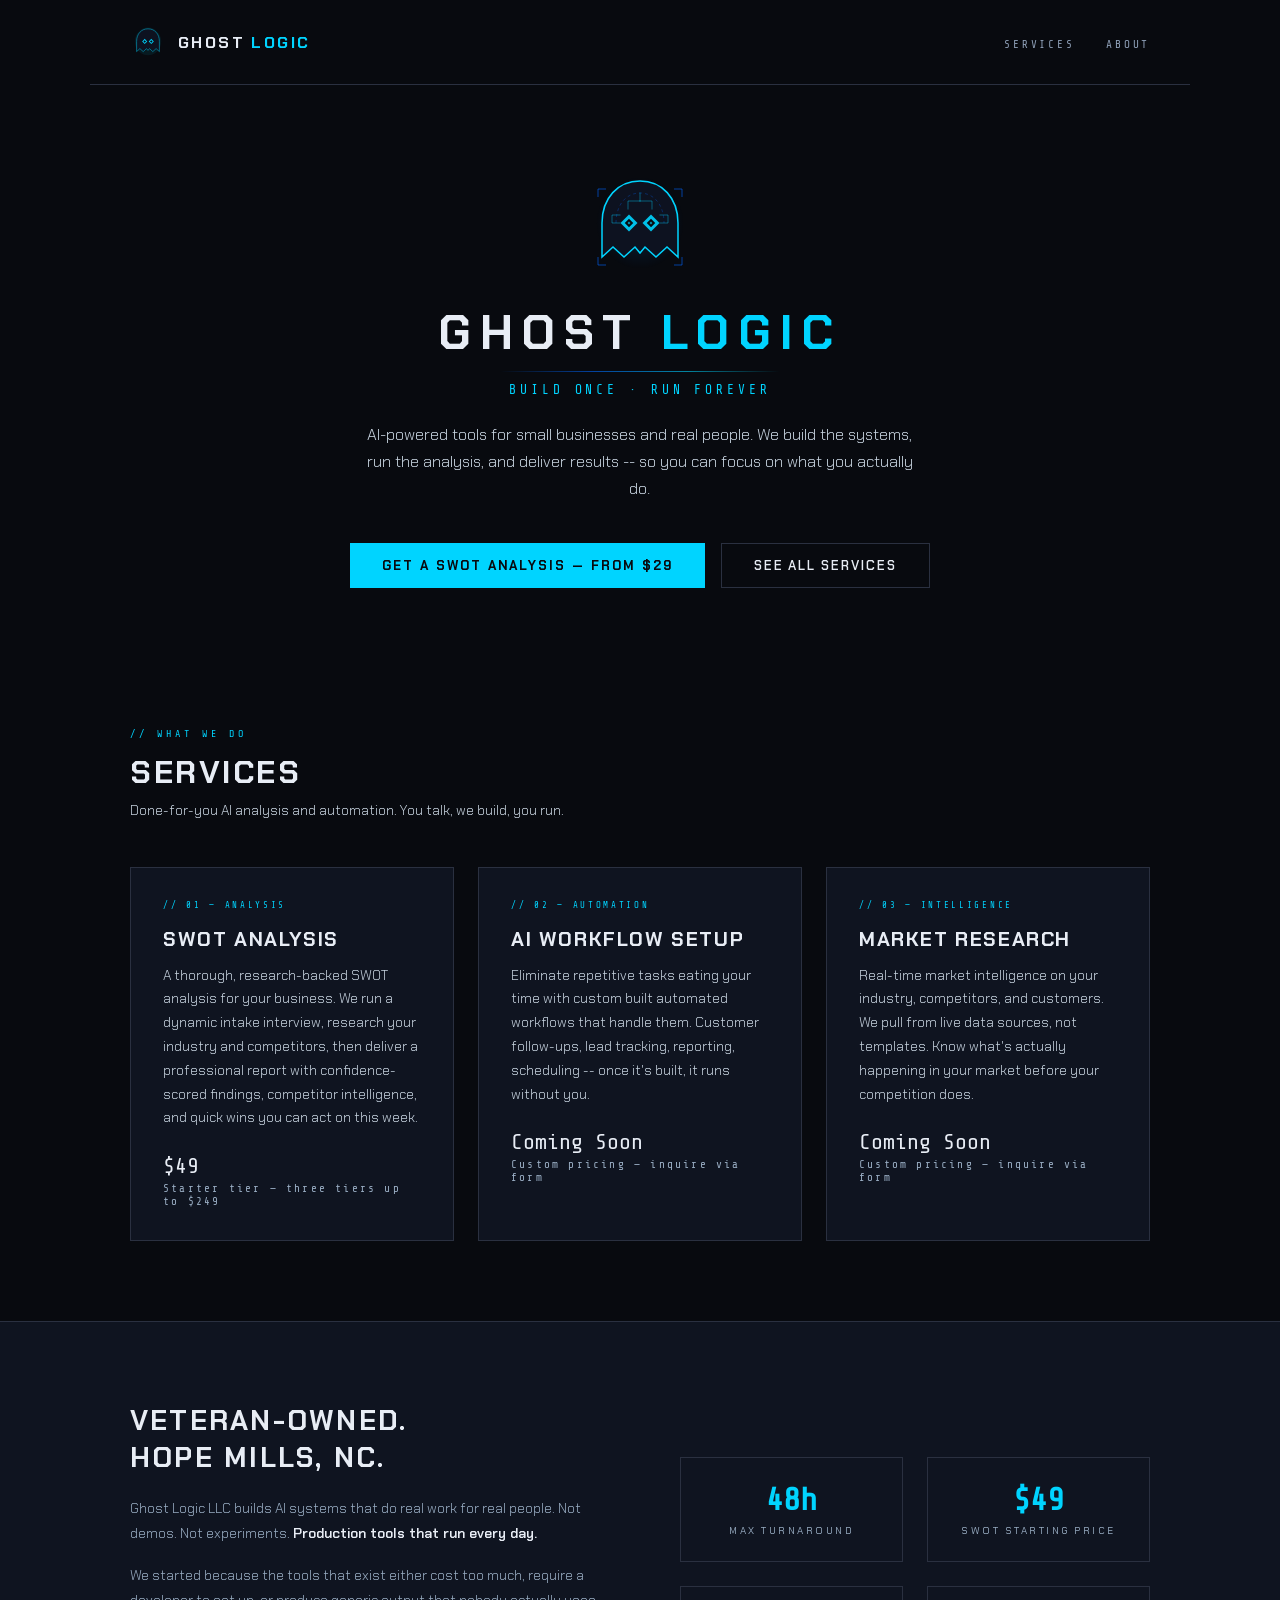
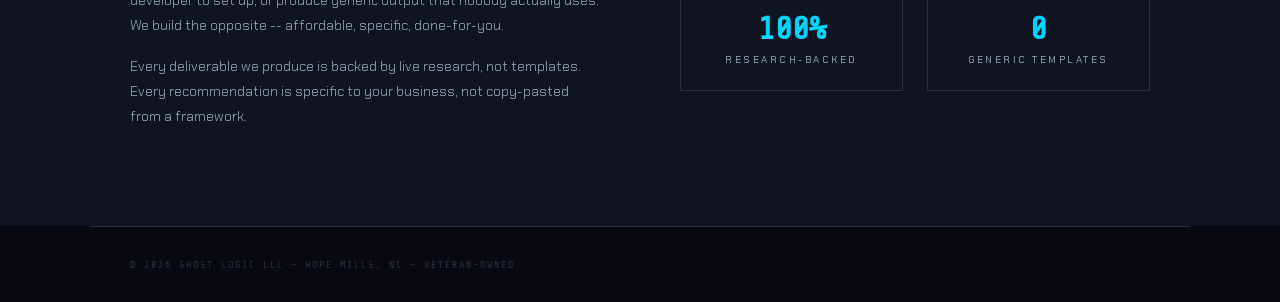
==== commit 5f3fb44f: "Update AI Workflow copy, fix pricing to $49/$249 across index" ====
--- a/index.html
+++ b/index.html
@@ -503,15 +503,15 @@
       <div class="service-name">SWOT Analysis</div>
       <p class="service-desc">A thorough, research-backed SWOT analysis for your business. We run a dynamic intake interview, research your industry and competitors, then deliver a professional report with confidence-scored findings, competitor intelligence, and quick wins you can act on this week.</p>
       <div class="service-price">
-        $29
-        <span class="price-note">Starter tier &mdash; three tiers up to $197</span>
+        $49
+        <span class="price-note">Starter tier &mdash; three tiers up to $249</span>
       </div>
     </div>
 
     <div class="service-card">
       <div class="service-tag">// 02 &mdash; Automation</div>
       <div class="service-name">AI Workflow Setup</div>
-      <p class="service-desc">We identify the repetitive tasks eating your time and build automated workflows that handle them. Customer follow-ups, lead tracking, reporting, scheduling -- once it's built, it runs without you.</p>
+      <p class="service-desc">Eliminate repetitive tasks eating your time with custom built automated workflows that handle them. Customer follow-ups, lead tracking, reporting, scheduling -- once it's built, it runs without you.</p>
       <div class="service-price">
         Coming Soon
         <span class="price-note">Custom pricing &mdash; inquire via form</span>
@@ -546,7 +546,7 @@
         <div class="stat-label">Max Turnaround</div>
       </div>
       <div class="stat">
-        <div class="stat-num">$29</div>
+        <div class="stat-num">$49</div>
         <div class="stat-label">SWOT Starting Price</div>
       </div>
       <div class="stat">
